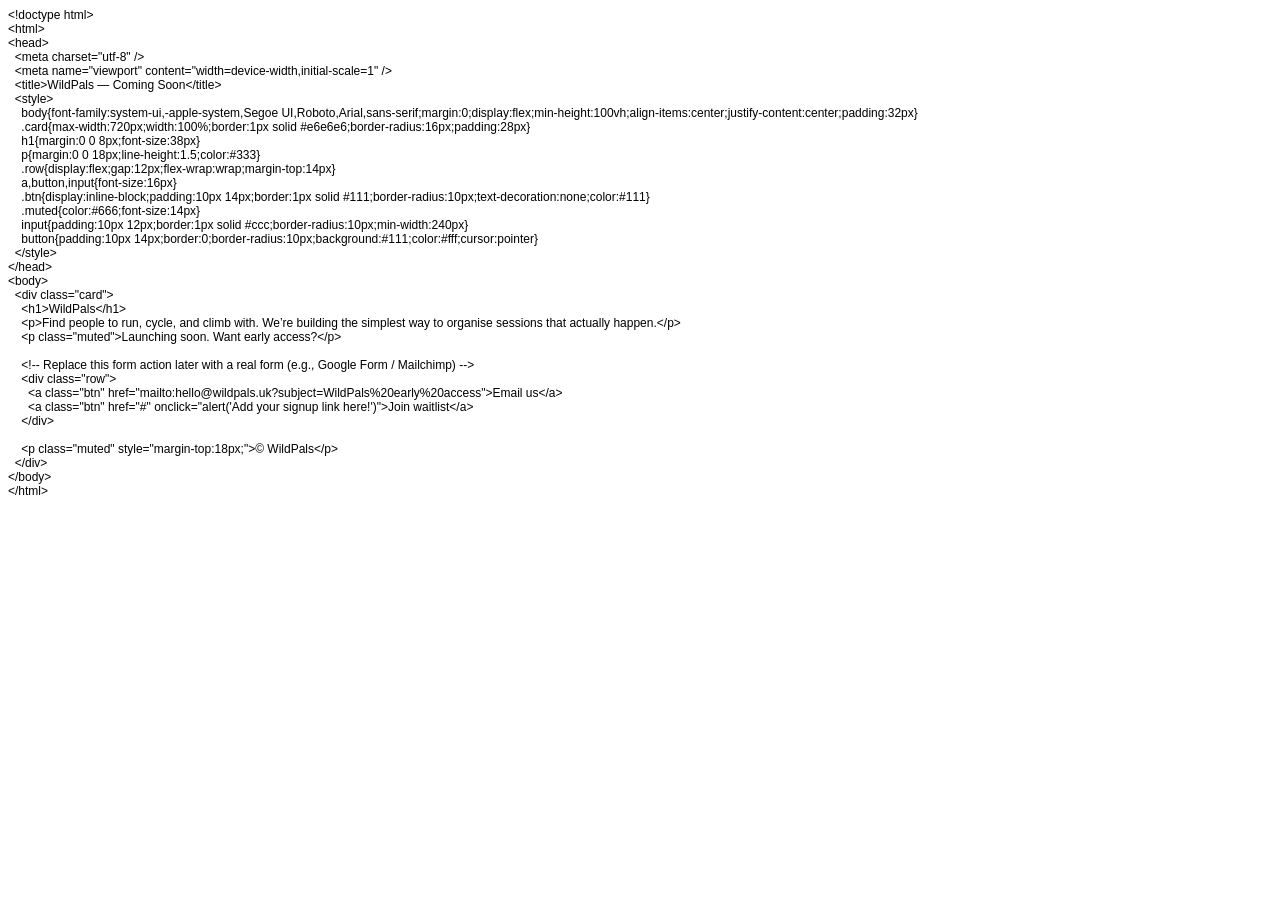
==== index.html @ dc99d06f "Initial coming soon page" ====
<!DOCTYPE html PUBLIC "-//W3C//DTD HTML 4.01//EN" "http://www.w3.org/TR/html4/strict.dtd">
<html>
<head>
  <meta http-equiv="Content-Type" content="text/html; charset=utf-8">
  <meta http-equiv="Content-Style-Type" content="text/css">
  <title></title>
  <meta name="Generator" content="Cocoa HTML Writer">
  <meta name="CocoaVersion" content="2685.3">
  <style type="text/css">
    p.p1 {margin: 0.0px 0.0px 0.0px 0.0px; font: 12.0px Helvetica}
    p.p2 {margin: 0.0px 0.0px 0.0px 0.0px; font: 12.0px Helvetica; min-height: 14.0px}
  </style>
</head>
<body>
<p class="p1">&lt;!doctype html&gt;</p>
<p class="p1">&lt;html&gt;</p>
<p class="p1">&lt;head&gt;</p>
<p class="p1"><span class="Apple-converted-space">  </span>&lt;meta charset="utf-8" /&gt;</p>
<p class="p1"><span class="Apple-converted-space">  </span>&lt;meta name="viewport" content="width=device-width,initial-scale=1" /&gt;</p>
<p class="p1"><span class="Apple-converted-space">  </span>&lt;title&gt;WildPals — Coming Soon&lt;/title&gt;</p>
<p class="p1"><span class="Apple-converted-space">  </span>&lt;style&gt;</p>
<p class="p1"><span class="Apple-converted-space">    </span>body{font-family:system-ui,-apple-system,Segoe UI,Roboto,Arial,sans-serif;margin:0;display:flex;min-height:100vh;align-items:center;justify-content:center;padding:32px}</p>
<p class="p1"><span class="Apple-converted-space">    </span>.card{max-width:720px;width:100%;border:1px solid #e6e6e6;border-radius:16px;padding:28px}</p>
<p class="p1"><span class="Apple-converted-space">    </span>h1{margin:0 0 8px;font-size:38px}</p>
<p class="p1"><span class="Apple-converted-space">    </span>p{margin:0 0 18px;line-height:1.5;color:#333}</p>
<p class="p1"><span class="Apple-converted-space">    </span>.row{display:flex;gap:12px;flex-wrap:wrap;margin-top:14px}</p>
<p class="p1"><span class="Apple-converted-space">    </span>a,button,input{font-size:16px}</p>
<p class="p1"><span class="Apple-converted-space">    </span>.btn{display:inline-block;padding:10px 14px;border:1px solid #111;border-radius:10px;text-decoration:none;color:#111}</p>
<p class="p1"><span class="Apple-converted-space">    </span>.muted{color:#666;font-size:14px}</p>
<p class="p1"><span class="Apple-converted-space">    </span>input{padding:10px 12px;border:1px solid #ccc;border-radius:10px;min-width:240px}</p>
<p class="p1"><span class="Apple-converted-space">    </span>button{padding:10px 14px;border:0;border-radius:10px;background:#111;color:#fff;cursor:pointer}</p>
<p class="p1"><span class="Apple-converted-space">  </span>&lt;/style&gt;</p>
<p class="p1">&lt;/head&gt;</p>
<p class="p1">&lt;body&gt;</p>
<p class="p1"><span class="Apple-converted-space">  </span>&lt;div class="card"&gt;</p>
<p class="p1"><span class="Apple-converted-space">    </span>&lt;h1&gt;WildPals&lt;/h1&gt;</p>
<p class="p1"><span class="Apple-converted-space">    </span>&lt;p&gt;Find people to run, cycle, and climb with. We’re building the simplest way to organise sessions that actually happen.&lt;/p&gt;</p>
<p class="p1"><span class="Apple-converted-space">    </span>&lt;p class="muted"&gt;Launching soon. Want early access?&lt;/p&gt;</p>
<p class="p2"><br></p>
<p class="p1"><span class="Apple-converted-space">    </span>&lt;!-- Replace this form action later with a real form (e.g., Google Form / Mailchimp) --&gt;</p>
<p class="p1"><span class="Apple-converted-space">    </span>&lt;div class="row"&gt;</p>
<p class="p1"><span class="Apple-converted-space">      </span>&lt;a class="btn" href="mailto:hello@wildpals.uk?subject=WildPals%20early%20access"&gt;Email us&lt;/a&gt;</p>
<p class="p1"><span class="Apple-converted-space">      </span>&lt;a class="btn" href="#" onclick="alert('Add your signup link here!')"&gt;Join waitlist&lt;/a&gt;</p>
<p class="p1"><span class="Apple-converted-space">    </span>&lt;/div&gt;</p>
<p class="p2"><br></p>
<p class="p1"><span class="Apple-converted-space">    </span>&lt;p class="muted" style="margin-top:18px;"&gt;© WildPals&lt;/p&gt;</p>
<p class="p1"><span class="Apple-converted-space">  </span>&lt;/div&gt;</p>
<p class="p1">&lt;/body&gt;</p>
<p class="p1">&lt;/html&gt;</p>
</body>
</html>
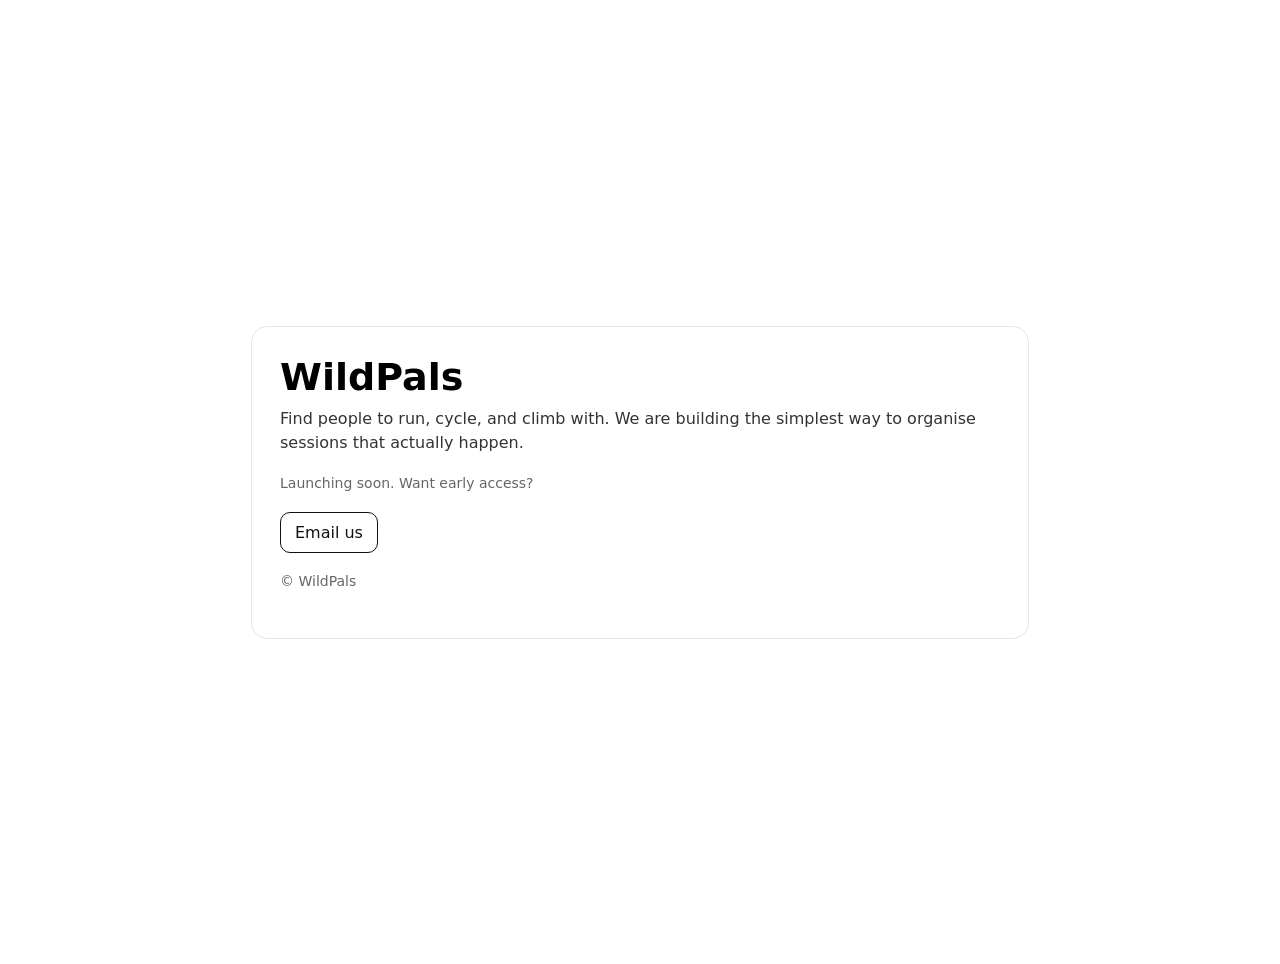
==== commit 80ff2f53: "Fix coming soon page" ====
--- a/index.html
+++ b/index.html
@@ -1,51 +1,29 @@
-<!DOCTYPE html PUBLIC "-//W3C//DTD HTML 4.01//EN" "http://www.w3.org/TR/html4/strict.dtd">
+<!doctype html>
 <html>
 <head>
-  <meta http-equiv="Content-Type" content="text/html; charset=utf-8">
-  <meta http-equiv="Content-Style-Type" content="text/css">
-  <title></title>
-  <meta name="Generator" content="Cocoa HTML Writer">
-  <meta name="CocoaVersion" content="2685.3">
-  <style type="text/css">
-    p.p1 {margin: 0.0px 0.0px 0.0px 0.0px; font: 12.0px Helvetica}
-    p.p2 {margin: 0.0px 0.0px 0.0px 0.0px; font: 12.0px Helvetica; min-height: 14.0px}
+  <meta charset="utf-8" />
+  <meta name="viewport" content="width=device-width,initial-scale=1" />
+  <title>WildPals — Coming Soon</title>
+  <style>
+    body{font-family:system-ui,-apple-system,Segoe UI,Roboto,Arial,sans-serif;margin:0;display:flex;min-height:100vh;align-items:center;justify-content:center;padding:32px}
+    .card{max-width:720px;width:100%;border:1px solid #e6e6e6;border-radius:16px;padding:28px}
+    h1{margin:0 0 8px;font-size:38px}
+    p{margin:0 0 18px;line-height:1.5;color:#333}
+    .row{display:flex;gap:12px;flex-wrap:wrap;margin-top:14px}
+    a{font-size:16px}
+    .btn{display:inline-block;padding:10px 14px;border:1px solid #111;border-radius:10px;text-decoration:none;color:#111}
+    .muted{color:#666;font-size:14px}
   </style>
 </head>
 <body>
-<p class="p1">&lt;!doctype html&gt;</p>
-<p class="p1">&lt;html&gt;</p>
-<p class="p1">&lt;head&gt;</p>
-<p class="p1"><span class="Apple-converted-space">  </span>&lt;meta charset="utf-8" /&gt;</p>
-<p class="p1"><span class="Apple-converted-space">  </span>&lt;meta name="viewport" content="width=device-width,initial-scale=1" /&gt;</p>
-<p class="p1"><span class="Apple-converted-space">  </span>&lt;title&gt;WildPals — Coming Soon&lt;/title&gt;</p>
-<p class="p1"><span class="Apple-converted-space">  </span>&lt;style&gt;</p>
-<p class="p1"><span class="Apple-converted-space">    </span>body{font-family:system-ui,-apple-system,Segoe UI,Roboto,Arial,sans-serif;margin:0;display:flex;min-height:100vh;align-items:center;justify-content:center;padding:32px}</p>
-<p class="p1"><span class="Apple-converted-space">    </span>.card{max-width:720px;width:100%;border:1px solid #e6e6e6;border-radius:16px;padding:28px}</p>
-<p class="p1"><span class="Apple-converted-space">    </span>h1{margin:0 0 8px;font-size:38px}</p>
-<p class="p1"><span class="Apple-converted-space">    </span>p{margin:0 0 18px;line-height:1.5;color:#333}</p>
-<p class="p1"><span class="Apple-converted-space">    </span>.row{display:flex;gap:12px;flex-wrap:wrap;margin-top:14px}</p>
-<p class="p1"><span class="Apple-converted-space">    </span>a,button,input{font-size:16px}</p>
-<p class="p1"><span class="Apple-converted-space">    </span>.btn{display:inline-block;padding:10px 14px;border:1px solid #111;border-radius:10px;text-decoration:none;color:#111}</p>
-<p class="p1"><span class="Apple-converted-space">    </span>.muted{color:#666;font-size:14px}</p>
-<p class="p1"><span class="Apple-converted-space">    </span>input{padding:10px 12px;border:1px solid #ccc;border-radius:10px;min-width:240px}</p>
-<p class="p1"><span class="Apple-converted-space">    </span>button{padding:10px 14px;border:0;border-radius:10px;background:#111;color:#fff;cursor:pointer}</p>
-<p class="p1"><span class="Apple-converted-space">  </span>&lt;/style&gt;</p>
-<p class="p1">&lt;/head&gt;</p>
-<p class="p1">&lt;body&gt;</p>
-<p class="p1"><span class="Apple-converted-space">  </span>&lt;div class="card"&gt;</p>
-<p class="p1"><span class="Apple-converted-space">    </span>&lt;h1&gt;WildPals&lt;/h1&gt;</p>
-<p class="p1"><span class="Apple-converted-space">    </span>&lt;p&gt;Find people to run, cycle, and climb with. We’re building the simplest way to organise sessions that actually happen.&lt;/p&gt;</p>
-<p class="p1"><span class="Apple-converted-space">    </span>&lt;p class="muted"&gt;Launching soon. Want early access?&lt;/p&gt;</p>
-<p class="p2"><br></p>
-<p class="p1"><span class="Apple-converted-space">    </span>&lt;!-- Replace this form action later with a real form (e.g., Google Form / Mailchimp) --&gt;</p>
-<p class="p1"><span class="Apple-converted-space">    </span>&lt;div class="row"&gt;</p>
-<p class="p1"><span class="Apple-converted-space">      </span>&lt;a class="btn" href="mailto:hello@wildpals.uk?subject=WildPals%20early%20access"&gt;Email us&lt;/a&gt;</p>
-<p class="p1"><span class="Apple-converted-space">      </span>&lt;a class="btn" href="#" onclick="alert('Add your signup link here!')"&gt;Join waitlist&lt;/a&gt;</p>
-<p class="p1"><span class="Apple-converted-space">    </span>&lt;/div&gt;</p>
-<p class="p2"><br></p>
-<p class="p1"><span class="Apple-converted-space">    </span>&lt;p class="muted" style="margin-top:18px;"&gt;© WildPals&lt;/p&gt;</p>
-<p class="p1"><span class="Apple-converted-space">  </span>&lt;/div&gt;</p>
-<p class="p1">&lt;/body&gt;</p>
-<p class="p1">&lt;/html&gt;</p>
+  <div class="card">
+    <h1>WildPals</h1>
+    <p>Find people to run, cycle, and climb with. We are building the simplest way to organise sessions that actually happen.</p>
+    <p class="muted">Launching soon. Want early access?</p>
+    <div class="row">
+      <a class="btn" href="mailto:hello@wildpals.uk?subject=WildPals%20early%20access">Email us</a>
+    </div>
+    <p class="muted" style="margin-top:18px;">© WildPals</p>
+  </div>
 </body>
-</html>
+</html>
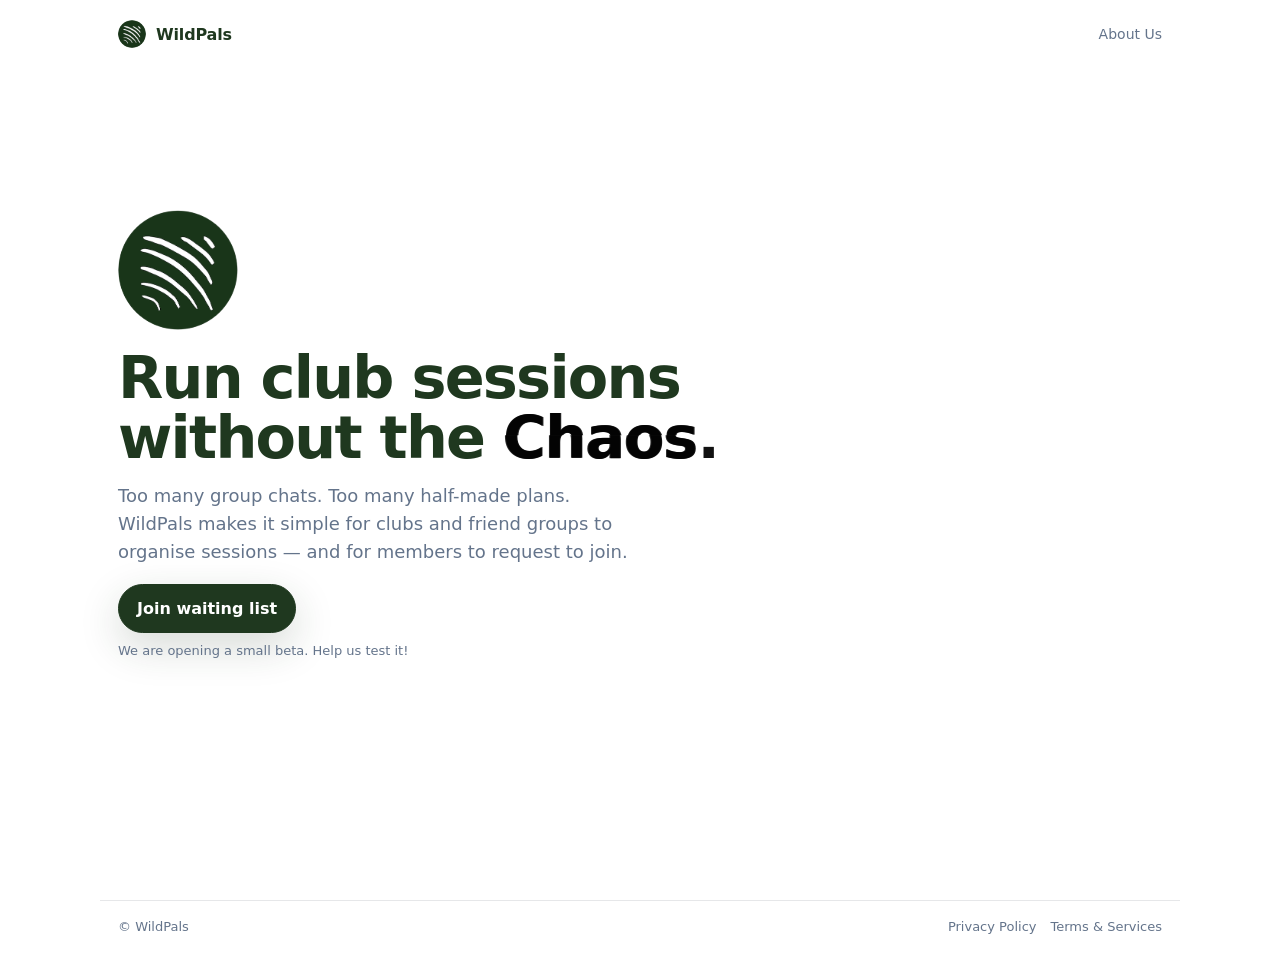
==== commit 246d717d: "Include new pages privacy about terms and changed design" ====
--- a/index.html
+++ b/index.html
@@ -1,29 +1,59 @@
+<link rel="stylesheet" href="index_style.css">
+
 <!doctype html>
-<html>
+<html lang="en">
 <head>
   <meta charset="utf-8" />
   <meta name="viewport" content="width=device-width,initial-scale=1" />
   <title>WildPals — Coming Soon</title>
-  <style>
-    body{font-family:system-ui,-apple-system,Segoe UI,Roboto,Arial,sans-serif;margin:0;display:flex;min-height:100vh;align-items:center;justify-content:center;padding:32px}
-    .card{max-width:720px;width:100%;border:1px solid #e6e6e6;border-radius:16px;padding:28px}
-    h1{margin:0 0 8px;font-size:38px}
-    p{margin:0 0 18px;line-height:1.5;color:#333}
-    .row{display:flex;gap:12px;flex-wrap:wrap;margin-top:14px}
-    a{font-size:16px}
-    .btn{display:inline-block;padding:10px 14px;border:1px solid #111;border-radius:10px;text-decoration:none;color:#111}
-    .muted{color:#666;font-size:14px}
-  </style>
 </head>
-<body>
-  <div class="card">
-    <h1>WildPals</h1>
-    <p>Find people to run, cycle, and climb with. We are building the simplest way to organise sessions that actually happen.</p>
-    <p class="muted">Launching soon. Want early access?</p>
-    <div class="row">
-      <a class="btn" href="mailto:hello@wildpals.uk?subject=WildPals%20early%20access">Email us</a>
+<div class="page">
+  <body>
+    <header class="site-header">
+  <div class="topbar">
+    <div class="brand">
+      <img src="logo.png" alt="WildPals logo" />
+      WildPals
     </div>
-    <p class="muted" style="margin-top:18px;">© WildPals</p>
+    <nav class="links">
+      <a href="/about.html">About Us</a>
+    </nav>
   </div>
-</body>
+</header>
+
+  <main class="wrap">
+  <div class="hero-inner">
+  <section>
+    <img class="logo-big" src="logo.png" alt="WildPals logo" />
+
+    <h1>
+      Run club sessions<br>
+      without the <span class="chaos" data-text="Chaos">Chaos.</span>
+    </h1>
+
+    <p class="sub">
+      Too many group chats. Too many half-made plans. 
+    <br>
+      WildPals makes it simple for clubs and friend groups to organise sessions — and for members to request to join.
+    </p>
+
+    <div class="cta">
+      <a class="btn" href="mailto:hello@wildpals.uk?subject=WildPals%20Waiting%20List&body=Hi%20WildPals%20team%2C%0A%0APlease%20add%20me%20to%20the%20waiting%20list%2Fbeta.%0A%0AName%3A%0ACity%3A%0ASports%20(running%2Fcycling%2Fclimbing)%3A%0ADevice%20(iPhone%2FAndroid)%3A%0A%0AThanks!">
+        Join waiting list
+      </a>
+    </div>
+
+    <div class="hint"> We are opening a small beta. Help us test it! </div>
+  </section>
+  </div>
+  </main>
+  </body>
+</div>
+<footer>
+    <div>© WildPals</div>
+    <div style="display:flex; gap:14px; flex-wrap:wrap;">
+      <a href="/privacy.html">Privacy Policy</a>
+      <a href="/terms.html">Terms &amp; Services</a>
+    </div>
+  </footer>
 </html>
--- a/index_style.css
+++ b/index_style.css
@@ -0,0 +1,179 @@
+:root{
+  --green:#1f381f;
+  --green-2:#274a27;
+  --text:#0f172a;
+  --muted:#64748b;
+  --bg:#ffffff;
+  --card:#ffffff;
+  --border:rgba(15,23,42,0.10);
+  --shadow:0 18px 60px rgba(15,23,42,0.12);
+  --max:1080px;
+}
+*{box-sizing:border-box}
+
+html, body { height: 100%; }
+
+body{
+  margin:0;
+  font-family: system-ui, -apple-system, Segoe UI, Roboto, Arial, sans-serif;
+  background: #fff;
+  color: var(--text);
+  min-height: 100vh;
+}
+
+.page{
+  min-height: 100vh;
+  display: flex;
+  flex-direction: column;
+}
+
+main.wrap{
+  flex: 1;
+  display: flex;
+  align-items: center;
+}
+
+.hero-inner{
+  width: 100%;
+  padding-bottom: 100px;    /* nudges it slightly up so it feels like your reference */
+}
+
+a{color:inherit}
+.topbar{
+  max-width: 1080px;
+  margin: 0 auto;
+  padding: 20px 18px;
+  display: flex;
+  align-items: center;
+  justify-content: space-between; /* ← this is the key */
+  gap: 14px;
+}
+.brand{
+  display:flex;
+  align-items:center;
+  gap:10px;
+  font-weight:800;
+  letter-spacing:-0.01em;
+  color:var(--green);
+}
+.brand img{width:28px;height:28px;border-radius:999px}
+.links{
+  display:flex;
+  gap:14px;
+  font-size:14px;
+  color:var(--muted);
+}
+.links a{ text-decoration:none; }
+.links a:hover{ color: var(--text); }
+
+.wrap{
+  max-width: var(--max);
+  margin: 0 auto;
+  padding: 24px 18px;
+  width: 100%;
+}
+
+.logo-big{
+  width:120px;
+  height:120px;
+  border-radius:999px;
+  display:block;
+  margin:0 0 18px 0;
+}
+
+h1{
+  margin:0 0 14px 0;
+  font-size: clamp(38px, 4.6vw, 64px);
+  line-height:1.02;
+  letter-spacing:-0.03em;
+  color:var(--green);
+}
+.sub{
+  margin:0 0 18px 0;
+  font-size:18px;
+  line-height:1.55;
+  color:var(--muted);
+  max-width: 560px;
+}
+
+/* "Chaos" glitch-ish style */
+.chaos{
+  position:relative;
+  display:inline-block;
+  color:#111;
+  font-weight:900;
+  letter-spacing:-0.02em;
+}
+.chaos::before,
+.chaos::after{
+  content: attr(data-text);
+  position:absolute;
+  left:0;
+  top:0;
+  opacity:0.9;
+  pointer-events:none;
+  mix-blend-mode:multiply;
+}
+.chaos::before{ transform: translate(1px, 0); clip-path: inset(0 0 55% 0); }
+.chaos::after{ transform: translate(-1px, 0); clip-path: inset(45% 0 0 0); }
+.chaos span{
+  /* rough underline */
+  background: linear-gradient(transparent 60%, rgba(31,56,31,0.16) 60%);
+  padding: 0 2px;
+}
+
+.cta{
+  display:flex;
+  gap:12px;
+  flex-wrap:wrap;
+  align-items:center;
+  margin-top:18px;
+}
+.btn{
+  display:inline-flex;
+  align-items:center;
+  justify-content:center;
+  padding:14px 18px;
+  border-radius:999px;
+  border:1px solid var(--green);
+  background: var(--green);
+  color:#fff;
+  font-weight:800;
+  text-decoration:none;
+  box-shadow: 0 14px 40px rgba(31,56,31,0.18);
+}
+.btn.secondary{
+  background:transparent;
+  color:var(--green);
+  box-shadow:none;
+}
+.hint{
+  font-size:13px;
+  color:var(--muted);
+  margin-top:10px;
+}
+
+footer{
+  max-width:var(--max);
+  margin:0 auto;
+  padding:18px 18px 26px;
+  display:flex;
+  justify-content:space-between;
+  align-items:center;
+  flex-wrap:wrap;
+  border-top:1px solid var(--border);
+  color:var(--muted);
+  font-size:13px;
+}
+footer{ margin-top: 0; }
+
+.footer-links{
+  display:flex;
+  gap:18px;
+  flex-wrap:wrap;
+}
+footer a{
+  color:var(--muted);
+  text-decoration:none;
+}
+footer a:hover{ color: var(--text); }
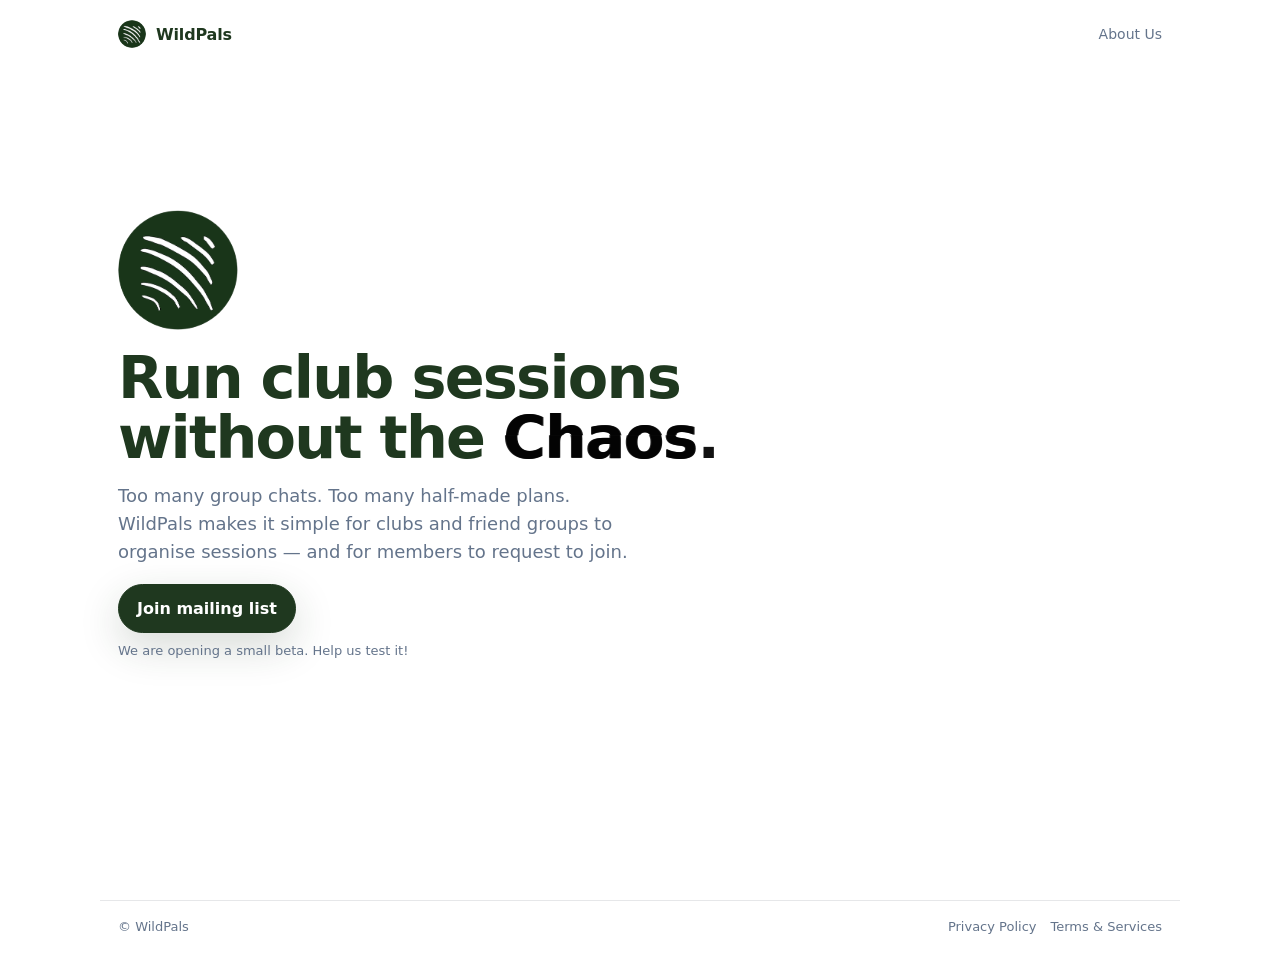
==== commit 18a13352: "Tweaks on about page" ====
--- a/index.html
+++ b/index.html
@@ -39,13 +39,14 @@
 
     <div class="cta">
       <a class="btn" href="mailto:hello@wildpals.uk?subject=WildPals%20Waiting%20List&body=Hi%20WildPals%20team%2C%0A%0APlease%20add%20me%20to%20the%20waiting%20list%2Fbeta.%0A%0AName%3A%0ACity%3A%0ASports%20(running%2Fcycling%2Fclimbing)%3A%0ADevice%20(iPhone%2FAndroid)%3A%0A%0AThanks!">
-        Join waiting list
+        Join mailing list
       </a>
     </div>
 
     <div class="hint"> We are opening a small beta. Help us test it! </div>
   </section>
-  </div>
+  
+</div>
   </main>
   </body>
 </div>
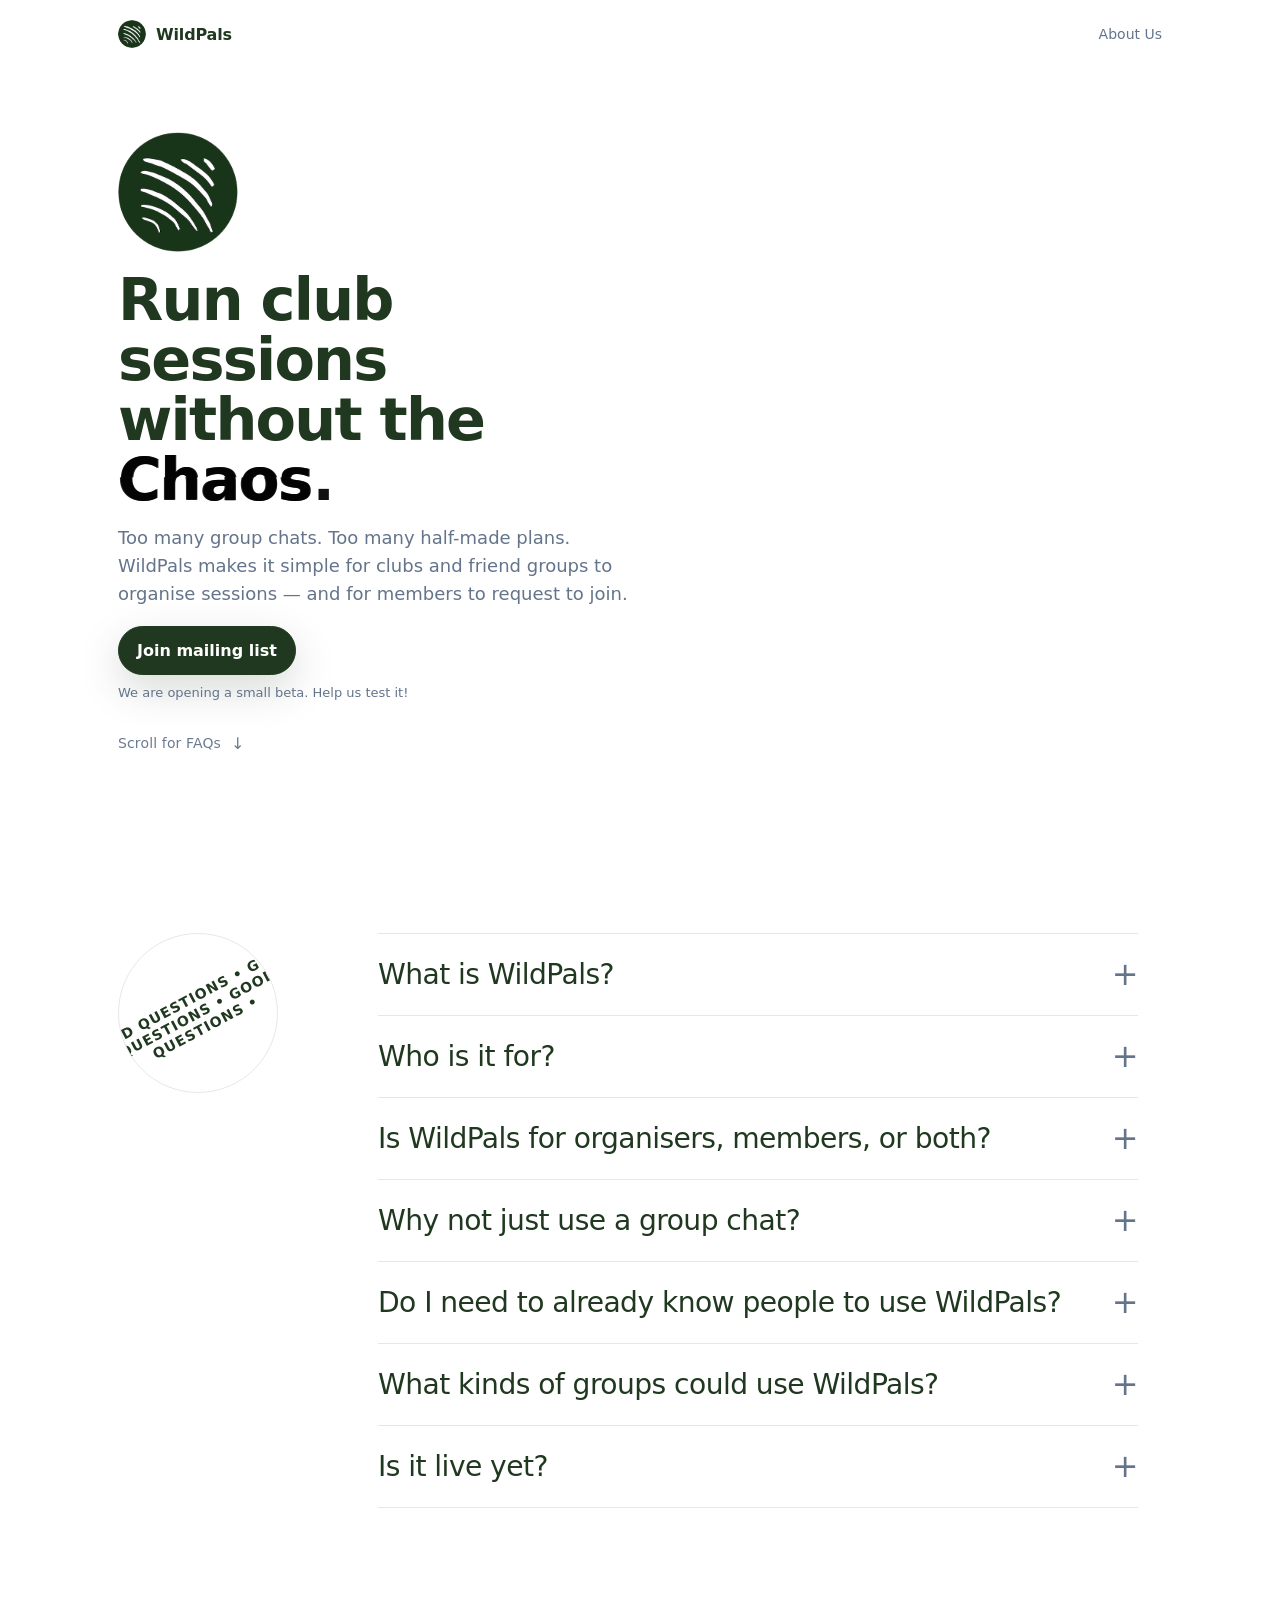
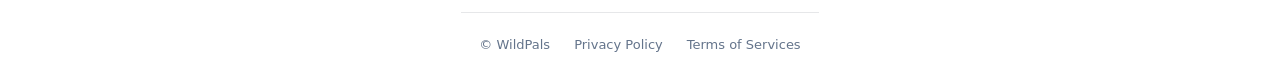
==== commit 1379d6c1: "add FAQ, change about.html" ====
--- a/index.html
+++ b/index.html
@@ -1,60 +1,187 @@
-<link rel="stylesheet" href="index_style.css">
-
 <!doctype html>
 <html lang="en">
 <head>
   <meta charset="utf-8" />
   <meta name="viewport" content="width=device-width,initial-scale=1" />
   <title>WildPals — Coming Soon</title>
+  <link rel="icon" type="image/png" href="logo.png">
+  <link rel="stylesheet" href="index_style.css?v=2">
 </head>
-<div class="page">
-  <body>
+
+<body>
+  <div class="page">
     <header class="site-header">
-  <div class="topbar">
-    <div class="brand">
-      <img src="logo.png" alt="WildPals logo" />
-      WildPals
-    </div>
-    <nav class="links">
-      <a href="/about.html">About Us</a>
-    </nav>
+      <div class="topbar">
+        <div class="brand">
+          <img src="logo.png" alt="WildPals logo" />
+          WildPals
+        </div>
+        <nav class="links">
+          <a href="/about.html">About Us</a>
+        </nav>
+      </div>
+    </header>
+
+    <main class="wrap">
+      <div class="hero-inner">
+        <section class="hero-section">
+          <div class="hero-grid">
+            <div class="hero-copy">
+              <img class="logo-big" src="logo.png" alt="WildPals logo" />
+
+              <h1>
+                Run club sessions<br>
+                without the <span class="chaos" data-text="Chaos">Chaos.</span>
+              </h1>
+
+              <p class="sub">
+                Too many group chats. Too many half-made plans.
+                <br>
+                WildPals makes it simple for clubs and friend groups to organise
+                sessions — and for members to request to join.
+              </p>
+
+              <div class="cta">
+                <a class="btn" href="mailto:hello@wildpals.uk?subject=WildPals%20Waiting%20List&body=Hi%20WildPals%20team%2C%0A%0APlease%20add%20me%20to%20the%20waiting%20list%2Fbeta.%0A%0AName%3A%0ACity%3A%0ASports%20(running%2Fcycling%2Fclimbing)%3A%0ADevice%20(iPhone%2FAndroid)%3A%0A%0AThanks!">
+                  Join mailing list
+                </a>
+              </div>
+
+              <div class="hint">We are opening a small beta. Help us test it!</div>
+
+              <a href="#faq" class="scroll-note">
+                <span>Scroll for FAQs</span>
+                <span class="scroll-arrow">↓</span>
+              </a>
+            </div>
+
+            <div class="hero-media">
+              <video class="hero-video" autoplay muted loop playsinline>
+                <source src="wildpals-demo.mp4" type="video/mp4">
+              </video>
+            </div>
+          </div>
+        </section>
+
+        <section id="faq" class="faq-section">
+        <div class="faq-left">
+          <div class="faq-circle-text">
+            <span>GOOD QUESTIONS • GOOD QUESTIONS • GOOD QUESTIONS •</span>
+          </div>
+        </div>
+
+        <div class="faq-right">
+          <div class="faq-item">
+            <button class="faq-question">
+              <span>What is WildPals?</span>
+              <span class="faq-icon">+</span>
+            </button>
+            <div class="faq-answer">
+              <p>
+                WildPals helps people organise and join sports sessions without the chaos
+                of endless group chats.
+              </p>
+            </div>
+          </div>
+
+          <div class="faq-item">
+            <button class="faq-question">
+              <span>Who is it for?</span>
+              <span class="faq-icon">+</span>
+            </button>
+            <div class="faq-answer">
+              <p>
+                For clubs, friend groups, and active communities — and for people who want
+                an easier way to join them.
+              </p>
+            </div>
+          </div>
+
+          <div class="faq-item">
+            <button class="faq-question">
+              <span>Is WildPals for organisers, members, or both?</span>
+              <span class="faq-icon">+</span>
+            </button>
+            <div class="faq-answer">
+              <p>
+                Both. WildPals is designed to make organising sessions simpler, while also
+                making it easier for members to see what’s happening and request to join.
+              </p>
+            </div>
+          </div>
+
+          <div class="faq-item">
+            <button class="faq-question">
+              <span>Why not just use a group chat?</span>
+              <span class="faq-icon">+</span>
+            </button>
+            <div class="faq-answer">
+              <p>
+                Because plans get buried, numbers get messy, and it is hard to know who is
+                actually in. WildPals makes sessions clearer and easier to manage.
+              </p>
+            </div>
+          </div>
+
+          <div class="faq-item">
+            <button class="faq-question">
+              <span>Do I need to already know people to use WildPals?</span>
+              <span class="faq-icon">+</span>
+            </button>
+            <div class="faq-answer">
+              <p>
+                No. WildPals is built to make joining sessions feel easier, especially for
+                people who are not already inside the group chat.
+              </p>
+            </div>
+          </div>
+
+          <div class="faq-item">
+            <button class="faq-question">
+              <span>What kinds of groups could use WildPals?</span>
+              <span class="faq-icon">+</span>
+            </button>
+            <div class="faq-answer">
+              <p>
+                Anything from run clubs and climbing groups to cycling crews, social sports
+                communities, and circles of friends trying to get sessions going more easily.
+              </p>
+            </div>
+          </div>
+
+          <div class="faq-item">
+            <button class="faq-question">
+              <span>Is it live yet?</span>
+              <span class="faq-icon">+</span>
+            </button>
+            <div class="faq-answer">
+              <p>
+                We are opening a small beta right now. Join the mailing list to hear when
+                new spots open.
+              </p>
+            </div>
+          </div>
+        </div>
+      </section>
+      </div>
+    </main>
+
+    <footer>
+      <div class="footer-copy">© WildPals</div>
+      <div class="footer-links">
+        <a href="/privacy.html">Privacy Policy</a>
+        <a href="/terms.html">Terms of Services</a>
+      </div>
+    </footer>
   </div>
-</header>
 
-  <main class="wrap">
-  <div class="hero-inner">
-  <section>
-    <img class="logo-big" src="logo.png" alt="WildPals logo" />
-
-    <h1>
-      Run club sessions<br>
-      without the <span class="chaos" data-text="Chaos">Chaos.</span>
-    </h1>
-
-    <p class="sub">
-      Too many group chats. Too many half-made plans. 
-    <br>
-      WildPals makes it simple for clubs and friend groups to organise sessions — and for members to request to join.
-    </p>
-
-    <div class="cta">
-      <a class="btn" href="mailto:hello@wildpals.uk?subject=WildPals%20Waiting%20List&body=Hi%20WildPals%20team%2C%0A%0APlease%20add%20me%20to%20the%20waiting%20list%2Fbeta.%0A%0AName%3A%0ACity%3A%0ASports%20(running%2Fcycling%2Fclimbing)%3A%0ADevice%20(iPhone%2FAndroid)%3A%0A%0AThanks!">
-        Join mailing list
-      </a>
-    </div>
-
-    <div class="hint"> We are opening a small beta. Help us test it! </div>
-  </section>
-  
-</div>
-  </main>
-  </body>
-</div>
-<footer>
-    <div>© WildPals</div>
-    <div style="display:flex; gap:14px; flex-wrap:wrap;">
-      <a href="/privacy.html">Privacy Policy</a>
-      <a href="/terms.html">Terms &amp; Services</a>
-    </div>
-  </footer>
+  <script>
+    document.querySelectorAll(".faq-question").forEach((button) => {
+      button.addEventListener("click", () => {
+        const item = button.parentElement;
+        item.classList.toggle("active");
+      });
+    });
+  </script>
+</body>
 </html>
--- a/index_style.css
+++ b/index_style.css
@@ -29,13 +29,16 @@
 
 main.wrap{
   flex: 1;
-  display: flex;
-  align-items: center;
+  display: block;
+}
+
+.hero-section{
+  padding: 40px 0 140px;
+  min-height: auto;
 }
 
 .hero-inner{
   width: 100%;
-  padding-bottom: 100px;    /* nudges it slightly up so it feels like your reference */
 }
 
 a{color:inherit}
@@ -153,27 +156,265 @@
   margin-top:10px;
 }
 
+.scroll-note{
+  margin-top: 34px;
+  display: inline-flex;
+  align-items: center;
+  gap: 10px;
+  font-size: 14px;
+  color: var(--muted);
+  letter-spacing: 0.01em;
+  opacity: 0.95;
+  text-decoration: none;
+  cursor: pointer;
+}
+
+.scroll-note:hover{
+  color: var(--green);
+}
+
+.scroll-note span:first-child{
+  position: relative;
+}
+
+.scroll-arrow{
+  display: inline-block;
+  font-size: 16px;
+  animation: scrollBounce 1.6s ease-in-out infinite;
+}
+
+@keyframes scrollBounce {
+  0%, 100% {
+    transform: translateY(0);
+    opacity: 0.7;
+  }
+  50% {
+    transform: translateY(4px);
+    opacity: 1;
+  }
+}
+
+.faq-section {
+  display: grid;
+  grid-template-columns: 220px 1fr;
+  gap: 40px;
+  padding: 40px 0 80px;
+  color: var(--green);
+  align-items: start;
+}
+
+.faq-left {
+  display: flex;
+  align-items: flex-start;
+  justify-content: flex-start;
+}
+
+.faq-circle-text {
+  width: 160px;
+  height: 160px;
+  border-radius: 50%;
+  border: 1px solid var(--border);
+  display: flex;
+  align-items: center;
+  justify-content: center;
+  position: sticky;
+  top: 110px;
+  overflow: hidden;
+}
+
+.faq-circle-text span {
+  position: absolute;
+  width: 240px;
+  text-align: center;
+  font-size: 14px;
+  font-weight: 800;
+  letter-spacing: 0.08em;
+  color: var(--green);
+  transform: rotate(-28deg);
+}
+
+.faq-right {
+  width: 100%;
+  max-width: 760px;
+}
+
+.faq-item {
+  border-top: 1px solid var(--border);
+}
+
+.faq-item:last-child {
+  border-bottom: 1px solid var(--border);
+}
+
+.faq-question {
+  width: 100%;
+  background: transparent;
+  border: none;
+  color: var(--green);
+  padding: 24px 0;
+  display: flex;
+  justify-content: space-between;
+  align-items: center;
+  text-align: left;
+  cursor: pointer;
+  font-size: clamp(22px, 2.2vw, 30px);
+  font-weight: 500;
+  letter-spacing: -0.02em;
+  font-family: inherit;
+}
+
+.faq-icon {
+  font-size: 32px;
+  line-height: 1;
+  color: var(--muted);
+  transition: transform 0.25s ease;
+  margin-left: 24px;
+  flex-shrink: 0;
+}
+
+.faq-answer {
+  max-height: 0;
+  overflow: hidden;
+  transition: max-height 0.32s ease;
+}
+
+.faq-answer p {
+  margin: 0;
+  max-width: 640px;
+  font-size: 17px;
+  line-height: 1.65;
+  color: var(--muted);
+  padding: 0 0 24px 0;
+}
+
+.faq-item.active .faq-answer {
+  max-height: 220px;
+}
+
+.faq-item.active .faq-icon {
+  transform: rotate(45deg);
+}
+
+@media (max-width: 900px) {
+  .hero-section{
+    padding: 24px 0 72px;
+  }
+
+  .faq-section {
+    grid-template-columns: 1fr;
+    gap: 24px;
+    padding: 24px 0 56px;
+  }
+
+  .faq-left {
+    justify-content: flex-start;
+  }
+
+  .faq-circle-text {
+    width: 120px;
+    height: 120px;
+    position: static;
+  }
+
+  .faq-circle-text span {
+    width: 180px;
+    font-size: 11px;
+  }
+
+  .faq-question {
+    font-size: 20px;
+    padding: 20px 0;
+  }
+
+  .faq-answer p {
+    font-size: 16px;
+    padding-bottom: 20px;
+  }
+}
+
+.hero-grid{
+  display: grid;
+  grid-template-columns: minmax(0, 1.05fr) minmax(320px, 0.95fr);
+  gap: 56px;
+  align-items: center;
+}
+
+.hero-copy{
+  max-width: 640px;
+}
+
+.hero-media{
+  display: flex;
+  justify-content: center;
+  align-items: center;
+}
+
+.hero-video{
+  width: 100%;
+  max-width: 340px;
+  height: auto;
+  object-fit: contain;
+  background: #ffffff;
+  display: block;
+  border: none;
+  border-radius: 0;
+}
+
+@media (max-width: 980px){
+  .hero-grid{
+    grid-template-columns: 1fr;
+    gap: 40px;
+  }
+
+  .hero-copy{
+    max-width: 100%;
+  }
+
+  .hero-media{
+    display: flex;
+    justify-content: center;
+    align-items: center;
+  }
+
+  .hero-video{
+    max-width: 100%;
+    aspect-ratio: 16 / 10;
+  }
+}
+
 footer{
-  max-width:var(--max);
-  margin:0 auto;
-  padding:18px 18px 26px;
-  display:flex;
-  justify-content:space-between;
-  align-items:center;
-  flex-wrap:wrap;
-  border-top:1px solid var(--border);
-  color:var(--muted);
-  font-size:13px;
-}
-footer{ margin-top: 0; }
+  max-width: var(--max);
+  margin: 0 auto;
+  padding: 24px 18px 32px;
+  display: flex;
+  justify-content: space-between;
+  align-items: center;
+  flex-wrap: wrap;
+  gap: 16px 24px;
+  border-top: 1px solid var(--border);
+  color: var(--muted);
+  font-size: 13px;
+}
+
+.footer-copy{
+  white-space: nowrap;
+}
 
 .footer-links{
-  display:flex;
-  gap:18px;
-  flex-wrap:wrap;
-}
+  display: flex;
+  gap: 24px;
+  flex-wrap: wrap;
+}
+
 footer a{
-  color:var(--muted);
-  text-decoration:none;
-}
-footer a:hover{ color: var(--text); }+  color: var(--muted);
+  text-decoration: none;
+}
+
+footer a:hover{
+  color: var(--text);
+}
+
+html {
+  scroll-behavior: smooth;
+}
